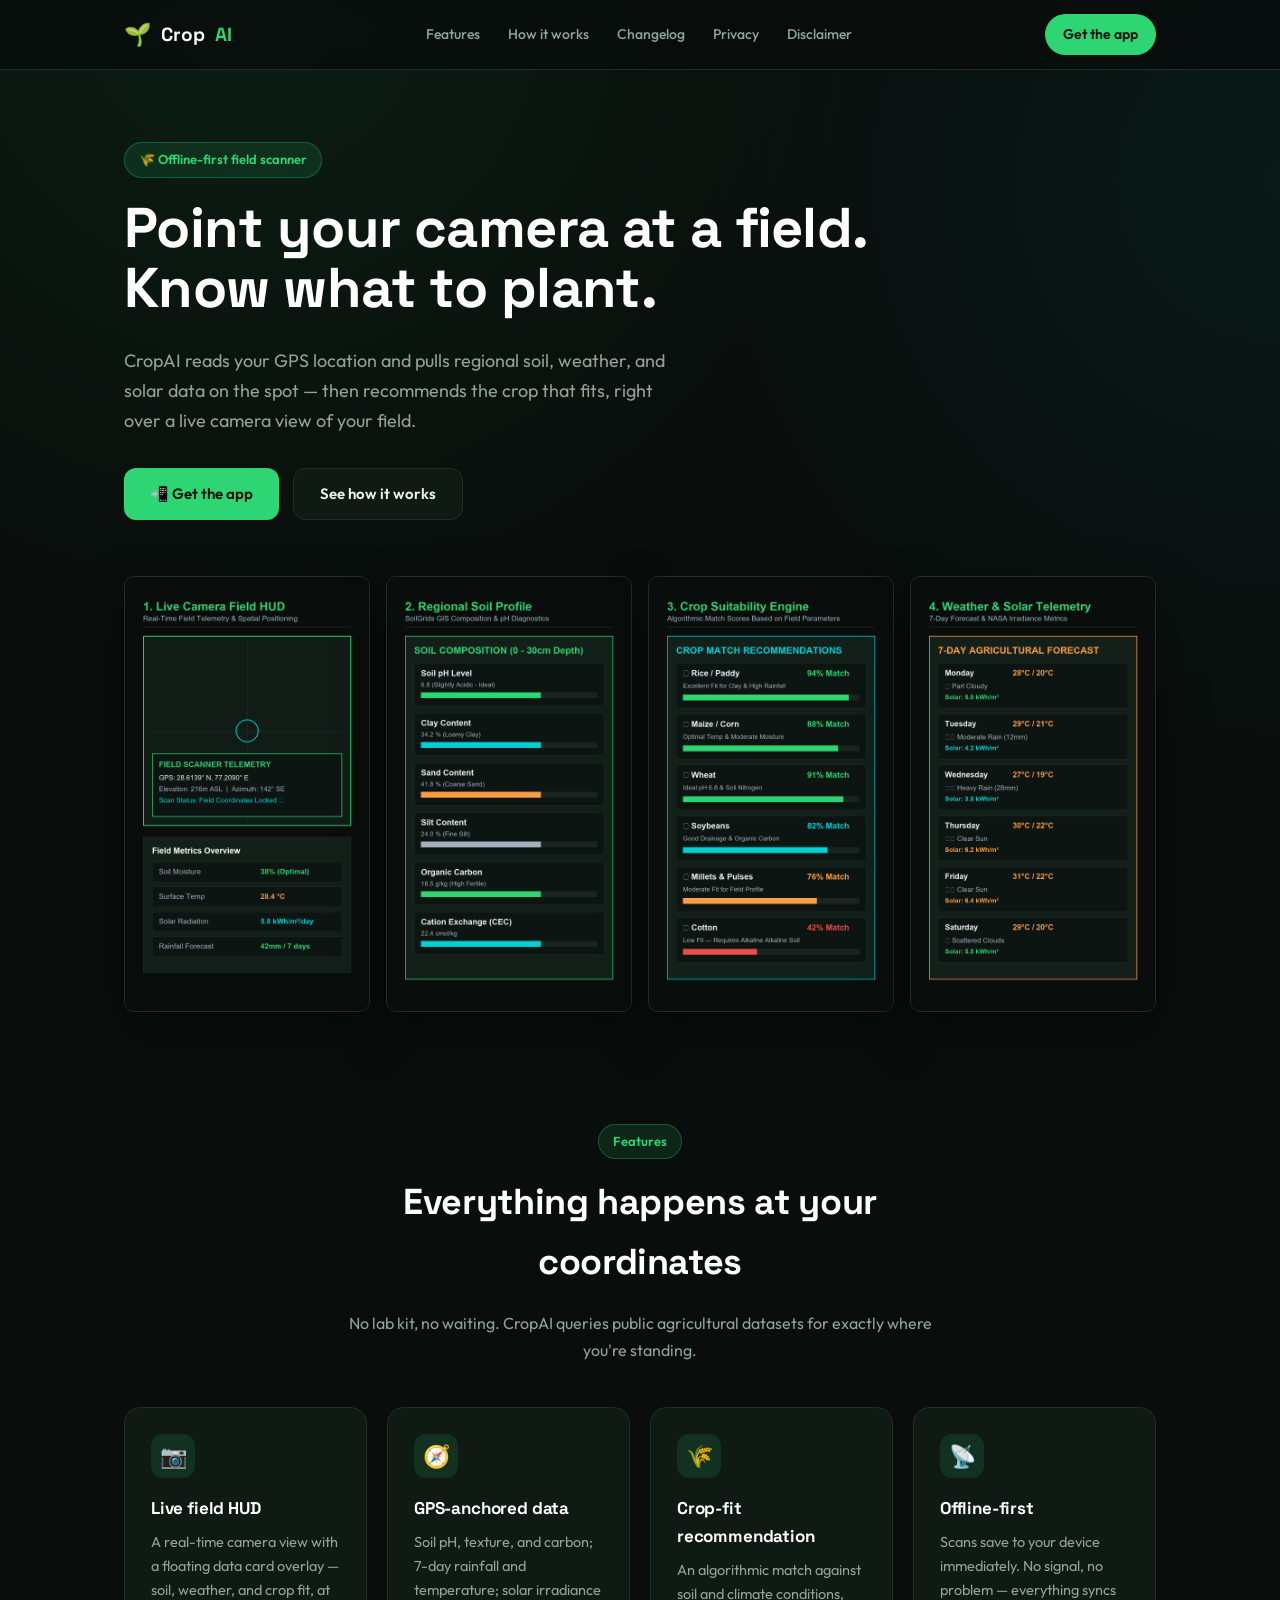
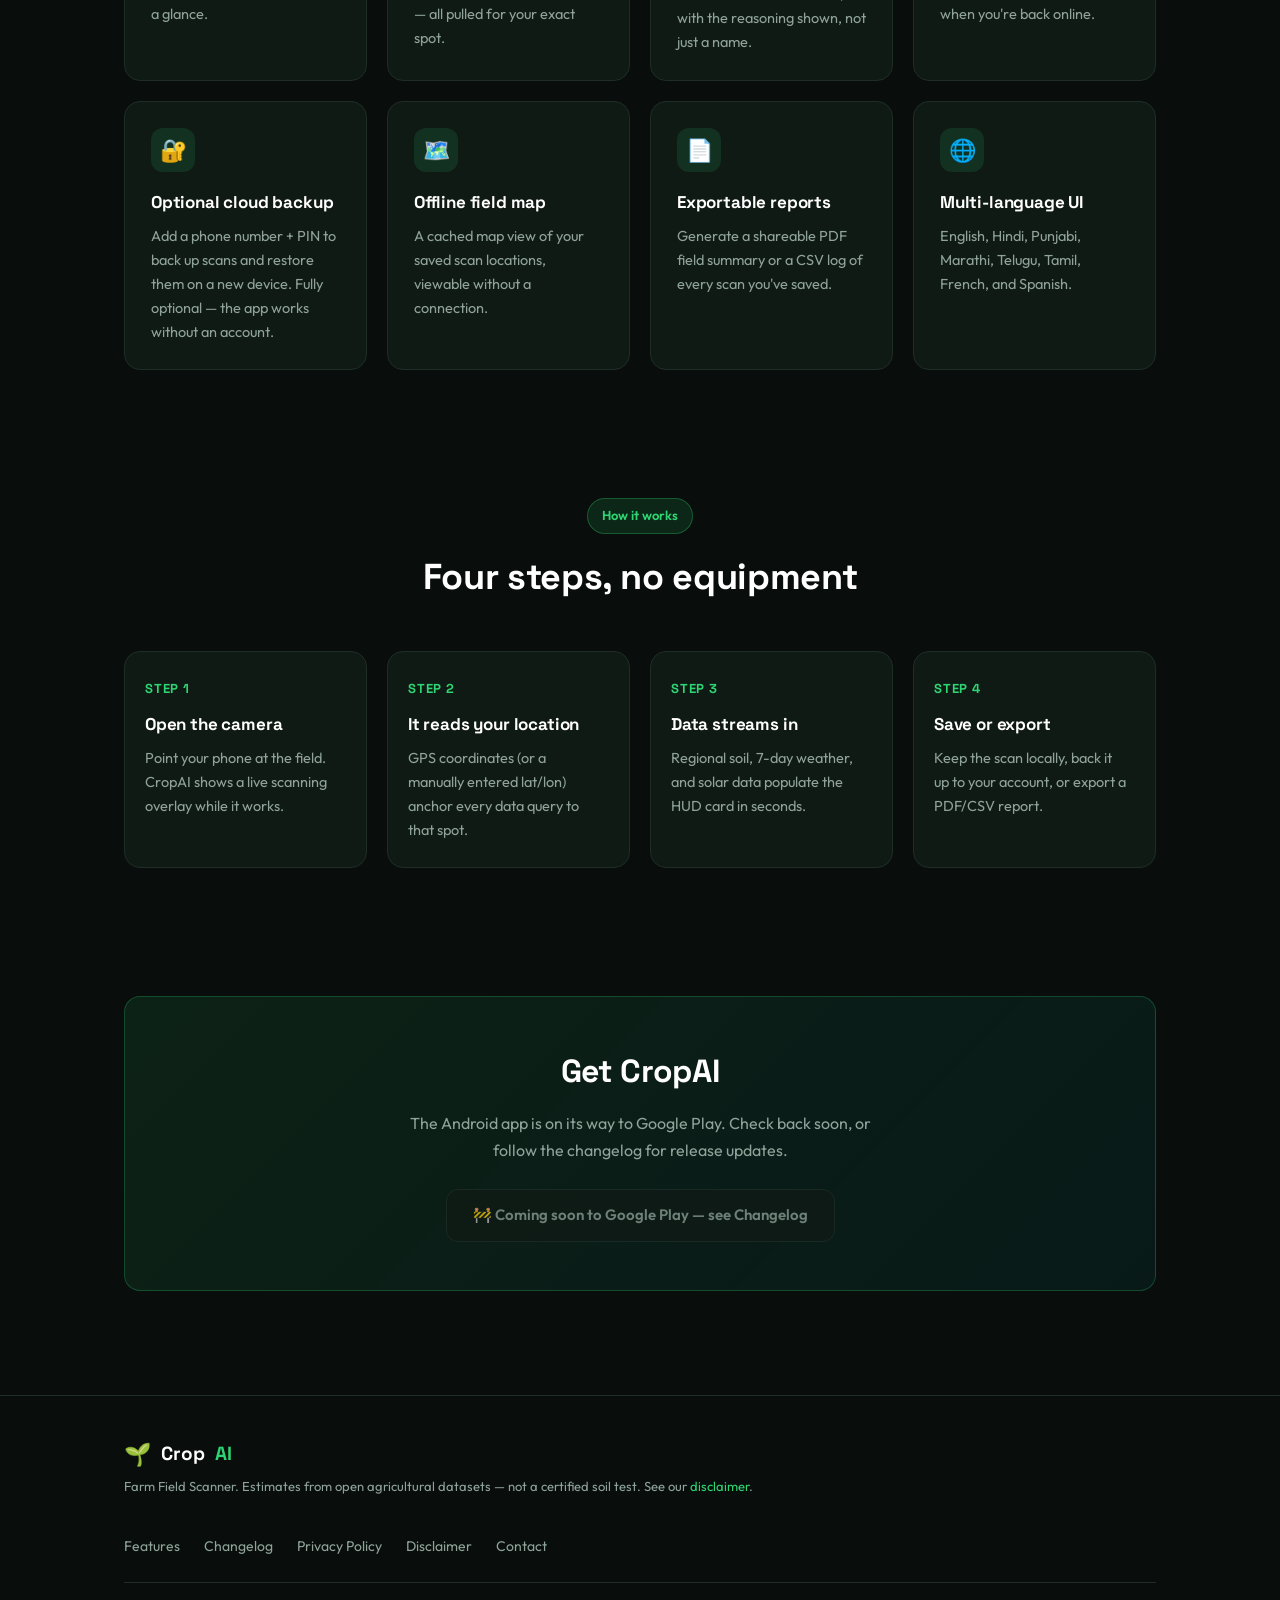
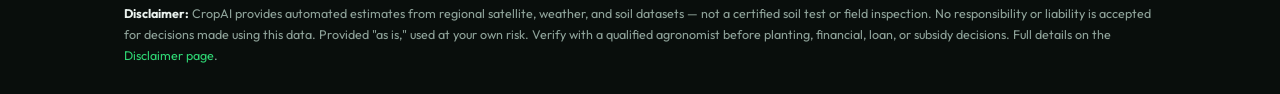
==== index.html @ ba21aa5d "Add CropAI marketing site: features, changelog, privacy policy, disclaimer" ====
<!DOCTYPE html>
<html lang="en">
<head>
<meta charset="UTF-8">
<meta name="viewport" content="width=device-width, initial-scale=1.0">
<meta name="theme-color" content="#090e0c">
<title>CropAI — Point your camera at a field, get soil, weather & crop data</title>
<meta name="description" content="CropAI turns your phone's camera and GPS into a field scanner — instant regional soil, weather, and crop-suitability data, offline-first.">
<meta property="og:type" content="website">
<meta property="og:title" content="CropAI — Farm Field Scanner">
<meta property="og:description" content="Point your camera at a field. Get soil, weather, and crop-fit data for that exact spot.">
<meta property="og:image" content="assets/feature_graphic.png">
<link rel="icon" type="image/svg+xml" href="assets/favicon.svg">
<link rel="preconnect" href="https://fonts.googleapis.com">
<link rel="preconnect" href="https://fonts.gstatic.com" crossorigin>
<link href="https://fonts.googleapis.com/css2?family=Outfit:wght@300;400;500;600;700&family=Space+Grotesk:wght@500;700&display=swap" rel="stylesheet">
<link rel="stylesheet" href="site.css">
</head>
<body>

<nav class="nav">
  <div class="nav-inner">
    <a href="index.html" class="brand"><span class="leaf">🌱</span>Crop<span class="accent">AI</span></a>
    <div class="nav-links">
      <a href="index.html#features">Features</a>
      <a href="index.html#how-it-works">How it works</a>
      <a href="changelog.html">Changelog</a>
      <a href="privacy-policy.html">Privacy</a>
      <a href="disclaimer.html">Disclaimer</a>
    </div>
    <a href="#get-app" class="nav-cta">Get the app</a>
  </div>
</nav>

<header class="hero">
  <div class="container">
    <span class="eyebrow">🌾 Offline-first field scanner</span>
    <h1>Point your camera at a field.<br>Know what to plant.</h1>
    <p class="lede">CropAI reads your GPS location and pulls regional soil, weather, and solar
      data on the spot — then recommends the crop that fits, right over a live camera view of
      your field.</p>
    <div class="hero-actions">
      <a href="#get-app" class="btn btn-primary">📲 Get the app</a>
      <a href="index.html#how-it-works" class="btn btn-secondary">See how it works</a>
    </div>
    <div class="shot-strip">
      <img src="assets/screenshot1.png" alt="CropAI live field scan HUD">
      <img src="assets/screenshot2.png" alt="CropAI soil and weather data card">
      <img src="assets/screenshot3.png" alt="CropAI crop recommendation">
      <img src="assets/screenshot4.png" alt="CropAI saved scan history">
    </div>
  </div>
</header>

<section id="features">
  <div class="container">
    <div class="section-head">
      <span class="eyebrow">Features</span>
      <h2>Everything happens at your coordinates</h2>
      <p>No lab kit, no waiting. CropAI queries public agricultural datasets for exactly where
        you're standing.</p>
    </div>
    <div class="grid grid-4">
      <div class="card">
        <div class="icon">📷</div>
        <h3>Live field HUD</h3>
        <p>A real-time camera view with a floating data card overlay — soil, weather, and crop
          fit, at a glance.</p>
      </div>
      <div class="card">
        <div class="icon">🧭</div>
        <h3>GPS-anchored data</h3>
        <p>Soil pH, texture, and carbon; 7-day rainfall and temperature; solar irradiance — all
          pulled for your exact spot.</p>
      </div>
      <div class="card">
        <div class="icon">🌾</div>
        <h3>Crop-fit recommendation</h3>
        <p>An algorithmic match against soil and climate conditions, with the reasoning shown,
          not just a name.</p>
      </div>
      <div class="card">
        <div class="icon">📡</div>
        <h3>Offline-first</h3>
        <p>Scans save to your device immediately. No signal, no problem — everything syncs when
          you're back online.</p>
      </div>
      <div class="card">
        <div class="icon">🔐</div>
        <h3>Optional cloud backup</h3>
        <p>Add a phone number + PIN to back up scans and restore them on a new device. Fully
          optional — the app works without an account.</p>
      </div>
      <div class="card">
        <div class="icon">🗺️</div>
        <h3>Offline field map</h3>
        <p>A cached map view of your saved scan locations, viewable without a connection.</p>
      </div>
      <div class="card">
        <div class="icon">📄</div>
        <h3>Exportable reports</h3>
        <p>Generate a shareable PDF field summary or a CSV log of every scan you've saved.</p>
      </div>
      <div class="card">
        <div class="icon">🌐</div>
        <h3>Multi-language UI</h3>
        <p>English, Hindi, Punjabi, Marathi, Telugu, Tamil, French, and Spanish.</p>
      </div>
    </div>
  </div>
</section>

<section id="how-it-works">
  <div class="container">
    <div class="section-head">
      <span class="eyebrow">How it works</span>
      <h2>Four steps, no equipment</h2>
    </div>
    <div class="grid grid-4 steps">
      <div class="card step">
        <span class="num">STEP 1</span>
        <h3>Open the camera</h3>
        <p>Point your phone at the field. CropAI shows a live scanning overlay while it works.</p>
      </div>
      <div class="card step">
        <span class="num">STEP 2</span>
        <h3>It reads your location</h3>
        <p>GPS coordinates (or a manually entered lat/lon) anchor every data query to that spot.</p>
      </div>
      <div class="card step">
        <span class="num">STEP 3</span>
        <h3>Data streams in</h3>
        <p>Regional soil, 7-day weather, and solar data populate the HUD card in seconds.</p>
      </div>
      <div class="card step">
        <span class="num">STEP 4</span>
        <h3>Save or export</h3>
        <p>Keep the scan locally, back it up to your account, or export a PDF/CSV report.</p>
      </div>
    </div>
  </div>
</section>

<section id="get-app">
  <div class="container">
    <div class="banner">
      <h2>Get CropAI</h2>
      <p>The Android app is on its way to Google Play. Check back soon, or follow the changelog
        for release updates.</p>
      <a href="changelog.html" class="btn soon">🚧 Coming soon to Google Play — see Changelog</a>
    </div>
  </div>
</section>

<footer>
  <div class="container">
    <div class="footer-inner">
      <div>
        <div class="brand"><span class="leaf">🌱</span>Crop<span class="accent">AI</span></div>
        <p class="footer-meta">Farm Field Scanner. Estimates from open agricultural datasets —
          not a certified soil test. See our <a href="disclaimer.html">disclaimer</a>.</p>
      </div>
      <div class="footer-links">
        <a href="index.html#features">Features</a>
        <a href="changelog.html">Changelog</a>
        <a href="privacy-policy.html">Privacy Policy</a>
        <a href="disclaimer.html">Disclaimer</a>
        <a href="mailto:jjopensoftworks@gmail.com">Contact</a>
      </div>
    </div>
    <div class="disclaimer-strip">
      <strong>Disclaimer:</strong> CropAI provides automated estimates from regional satellite,
      weather, and soil datasets — not a certified soil test or field inspection. No
      responsibility or liability is accepted for decisions made using this data. Provided "as
      is," used at your own risk. Verify with a qualified agronomist before planting, financial,
      loan, or subsidy decisions. Full details on the <a href="disclaimer.html">Disclaimer
      page</a>.
    </div>
  </div>
</footer>

</body>
</html>
---- site.css ----
/* CropAI Marketing Site — shared styles */
:root {
  --bg: #090e0c;
  --bg-soft: radial-gradient(circle at 20% 0%, rgba(46,213,115,0.08) 0%, transparent 45%),
             radial-gradient(circle at 100% 20%, rgba(0,210,211,0.06) 0%, transparent 40%);
  --surface: #101a15;
  --surface-2: #131f19;
  --border: #1f2d27;
  --accent: #2ed573;
  --accent-soft: rgba(46,213,115,0.12);
  --cyan: #00d2d3;
  --text: #eaf2ee;
  --text-muted: #8fa39a;
  --radius: 16px;
  --radius-sm: 10px;
  --max: 1080px;
}

* { box-sizing: border-box; }

html { scroll-behavior: smooth; }

body {
  margin: 0;
  background: var(--bg-soft), var(--bg);
  background-attachment: fixed;
  color: var(--text);
  font-family: 'Outfit', -apple-system, 'Segoe UI', sans-serif;
  line-height: 1.65;
  -webkit-font-smoothing: antialiased;
}

h1, h2, h3, h4 {
  font-family: 'Space Grotesk', 'Outfit', sans-serif;
  color: #fff;
  margin: 0 0 0.5em;
  letter-spacing: -0.01em;
}

p { margin: 0 0 1em; color: var(--text-muted); }
a { color: var(--accent); text-decoration: none; }
a:hover { text-decoration: underline; }

.container { max-width: var(--max); margin: 0 auto; padding: 0 24px; }

/* Nav */
.nav {
  position: sticky;
  top: 0;
  z-index: 50;
  background: rgba(9, 14, 12, 0.85);
  backdrop-filter: blur(10px);
  border-bottom: 1px solid var(--border);
}
.nav-inner {
  max-width: var(--max);
  margin: 0 auto;
  padding: 14px 24px;
  display: flex;
  align-items: center;
  justify-content: space-between;
  gap: 20px;
}
.brand { display: flex; align-items: center; gap: 10px; font-family: 'Space Grotesk', sans-serif; font-weight: 700; font-size: 19px; color: #fff; }
.brand .leaf { font-size: 22px; }
.brand span.accent { color: var(--accent); }
.nav-links { display: flex; gap: 28px; flex-wrap: wrap; }
.nav-links a { color: var(--text-muted); font-size: 14px; font-weight: 500; }
.nav-links a:hover, .nav-links a.active { color: var(--text); text-decoration: none; }
.nav-cta {
  background: var(--accent);
  color: #06120c;
  padding: 9px 18px;
  border-radius: 999px;
  font-weight: 600;
  font-size: 14px;
  white-space: nowrap;
}
.nav-cta:hover { text-decoration: none; filter: brightness(1.08); }

/* Hero */
.hero { padding: 72px 0 40px; }
.eyebrow {
  display: inline-flex;
  align-items: center;
  gap: 8px;
  background: var(--accent-soft);
  border: 1px solid rgba(46,213,115,0.3);
  color: var(--accent);
  font-size: 13px;
  font-weight: 600;
  padding: 6px 14px;
  border-radius: 999px;
  margin-bottom: 20px;
}
.hero h1 { font-size: clamp(34px, 5.5vw, 56px); max-width: 760px; line-height: 1.08; }
.hero .lede { font-size: 18px; max-width: 560px; margin-bottom: 32px; }
.hero-actions { display: flex; gap: 14px; flex-wrap: wrap; margin-bottom: 56px; }

.btn {
  display: inline-flex;
  align-items: center;
  gap: 8px;
  padding: 13px 26px;
  border-radius: 12px;
  font-weight: 600;
  font-size: 15px;
  transition: transform 0.15s ease, filter 0.15s ease;
}
.btn:hover { text-decoration: none; transform: translateY(-2px); }
.btn-primary { background: var(--accent); color: #06120c; }
.btn-primary:hover { filter: brightness(1.08); }
.btn-secondary { background: var(--surface); border: 1px solid var(--border); color: var(--text); }
.btn-secondary:hover { border-color: var(--accent); }
.btn[disabled], .btn.soon {
  background: var(--surface);
  border: 1px solid var(--border);
  color: var(--text-muted);
  cursor: default;
  opacity: 0.75;
}
.btn.soon:hover { transform: none; text-decoration: none; }

/* Screenshot strip */
.shot-strip {
  display: grid;
  grid-template-columns: repeat(4, 1fr);
  gap: 16px;
  margin-bottom: 8px;
}
.shot-strip img {
  width: 100%;
  border-radius: var(--radius-sm);
  border: 1px solid var(--border);
  display: block;
  box-shadow: 0 20px 50px rgba(0,0,0,0.4);
}

/* Sections */
section { padding: 64px 0; }
.section-head { text-align: center; max-width: 620px; margin: 0 auto 44px; }
.section-head .eyebrow { margin-bottom: 14px; }
.section-head h2 { font-size: clamp(26px, 4vw, 36px); }
.section-head p { font-size: 16px; }

/* Card grid */
.grid { display: grid; gap: 20px; }
.grid-2 { grid-template-columns: repeat(2, 1fr); }
.grid-3 { grid-template-columns: repeat(3, 1fr); }
.grid-4 { grid-template-columns: repeat(4, 1fr); }

.card {
  background: var(--surface);
  border: 1px solid var(--border);
  border-radius: var(--radius);
  padding: 26px;
}
.card .icon {
  width: 44px; height: 44px;
  display: flex; align-items: center; justify-content: center;
  border-radius: 12px;
  background: var(--accent-soft);
  font-size: 22px;
  margin-bottom: 16px;
}
.card h3 { font-size: 17px; margin-bottom: 8px; }
.card p { font-size: 14.5px; margin-bottom: 0; }

/* Steps */
.steps { counter-reset: step; }
.step {
  position: relative;
  padding-left: 20px;
}
.step .num {
  font-family: 'Space Grotesk', sans-serif;
  color: var(--accent);
  font-weight: 700;
  font-size: 13px;
  letter-spacing: 0.06em;
  display: block;
  margin-bottom: 10px;
}

/* Banner / CTA */
.banner {
  background: linear-gradient(135deg, rgba(46,213,115,0.1), rgba(0,210,211,0.06));
  border: 1px solid rgba(46,213,115,0.25);
  border-radius: var(--radius);
  padding: 48px;
  text-align: center;
}
.banner h2 { font-size: clamp(24px, 3.5vw, 32px); margin-bottom: 12px; }
.banner p { max-width: 480px; margin: 0 auto 26px; }

/* Footer */
footer { border-top: 1px solid var(--border); padding: 40px 0 28px; margin-top: 40px; }
.footer-inner {
  display: flex;
  justify-content: space-between;
  align-items: flex-start;
  flex-wrap: wrap;
  gap: 24px;
}
.footer-links { display: flex; gap: 24px; flex-wrap: wrap; }
.footer-links a { color: var(--text-muted); font-size: 14px; }
.footer-links a:hover { color: var(--text); }
.footer-meta { color: var(--text-muted); font-size: 13px; margin-top: 4px; }
.disclaimer-strip {
  border-top: 1px solid var(--border);
  padding-top: 20px;
  margin-top: 24px;
  font-size: 12.5px;
  color: var(--text-muted);
  line-height: 1.7;
}
.disclaimer-strip strong { color: var(--text); }

/* Page header for inner pages (changelog/privacy/disclaimer) */
.page-hero { padding: 56px 0 32px; }
.page-hero h1 { font-size: clamp(28px, 4.5vw, 42px); }
.page-hero .meta { color: var(--text-muted); font-size: 14px; }

.doc-section { margin-bottom: 36px; }
.doc-section h2 {
  font-size: 18px;
  color: var(--accent);
  border-bottom: 1px solid var(--border);
  padding-bottom: 10px;
  margin-bottom: 16px;
}
.doc-section ul { padding-left: 22px; }
.doc-section li { color: var(--text-muted); margin-bottom: 8px; }
.callout {
  background: var(--surface);
  border-left: 3px solid var(--accent);
  border-radius: 0 var(--radius-sm) var(--radius-sm) 0;
  padding: 18px 22px;
  margin: 20px 0;
}
.callout.warn { border-left-color: #ff9f43; }
table { width: 100%; border-collapse: collapse; font-size: 14px; margin: 16px 0; }
th, td { text-align: left; padding: 10px 12px; border-bottom: 1px solid var(--border); }
th { color: var(--text-muted); text-transform: uppercase; font-size: 11px; letter-spacing: 0.05em; }

/* Version entries (changelog) */
.version {
  border: 1px solid var(--border);
  border-radius: var(--radius);
  padding: 26px 28px;
  margin-bottom: 20px;
  background: var(--surface);
}
.version-head { display: flex; align-items: baseline; gap: 12px; flex-wrap: wrap; margin-bottom: 14px; }
.version-head h3 { font-size: 20px; margin: 0; }
.version-head .date { color: var(--text-muted); font-size: 13px; }
.version-head .tag {
  background: var(--accent-soft);
  color: var(--accent);
  font-size: 11px;
  font-weight: 700;
  padding: 3px 10px;
  border-radius: 999px;
  text-transform: uppercase;
  letter-spacing: 0.04em;
}
.version ul { padding-left: 20px; margin: 0; }
.version li { color: var(--text-muted); margin-bottom: 6px; font-size: 14.5px; }
.version li::marker { color: var(--accent); }

@media (max-width: 860px) {
  .nav-links { display: none; }
  .grid-4 { grid-template-columns: repeat(2, 1fr); }
  .grid-3 { grid-template-columns: repeat(2, 1fr); }
  .grid-2 { grid-template-columns: 1fr; }
  .shot-strip { grid-template-columns: repeat(2, 1fr); }
  .footer-inner { flex-direction: column; }
  .banner { padding: 32px 22px; }
}
@media (max-width: 520px) {
  .grid-4, .grid-3 { grid-template-columns: 1fr; }
  .shot-strip { grid-template-columns: 1fr 1fr; }
}
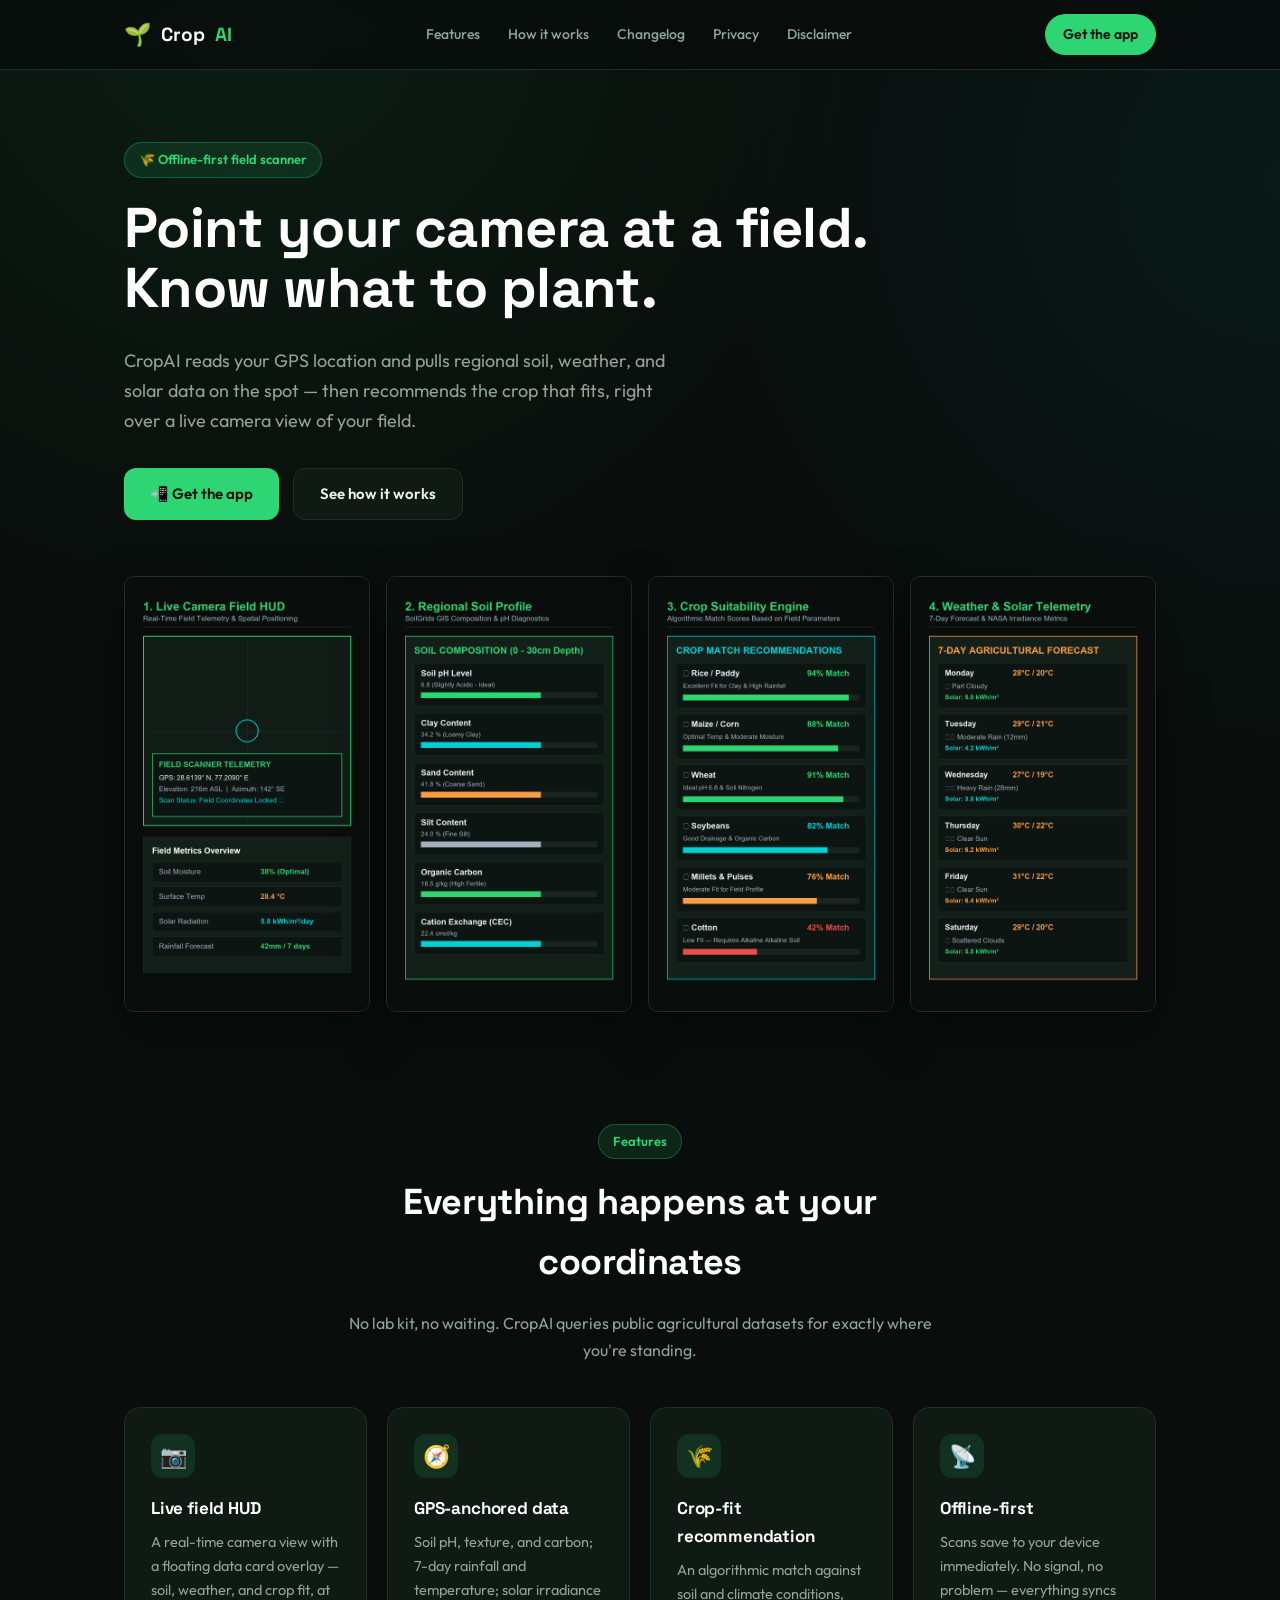
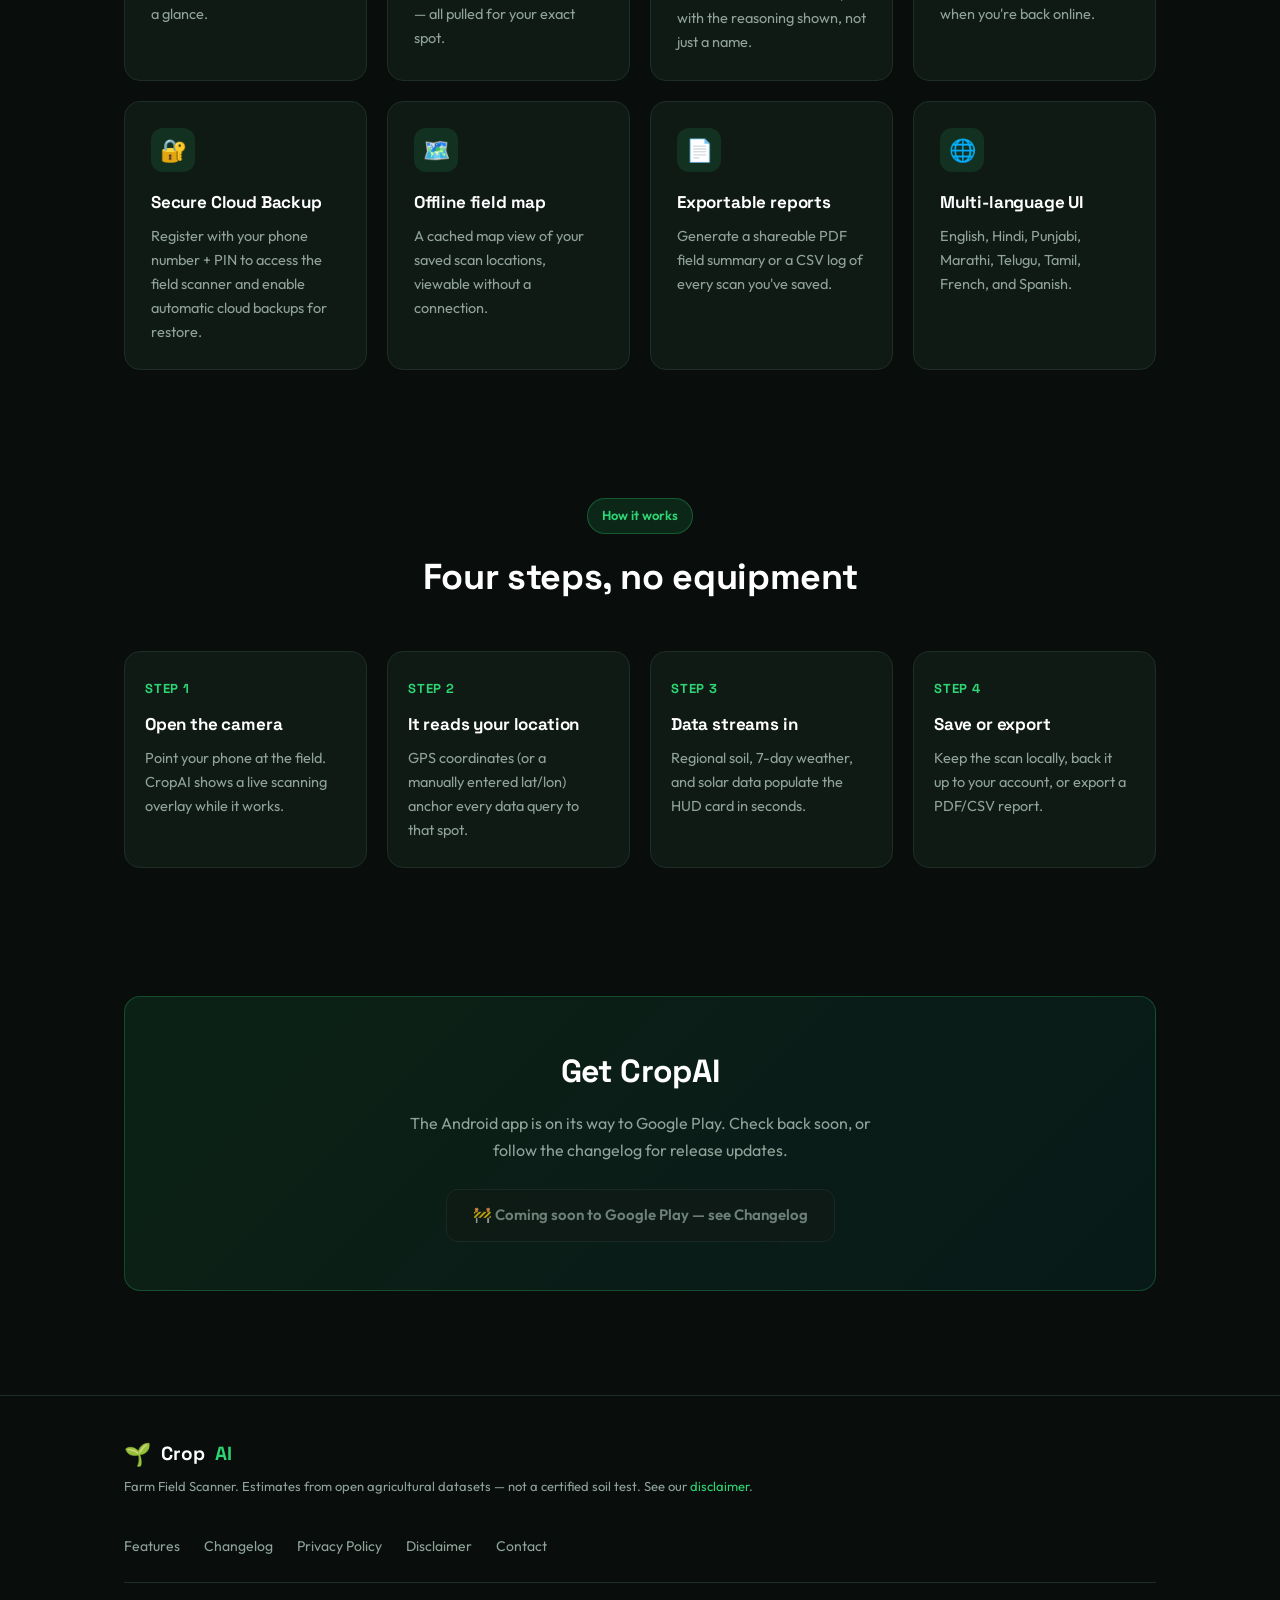
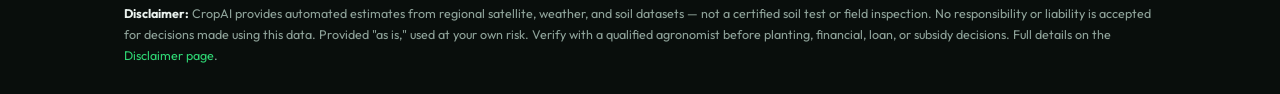
==== commit acd57459: "Update marketing page content for v1.1.3 login changes" ====
--- a/index.html
+++ b/index.html
@@ -87,9 +87,8 @@
       </div>
       <div class="card">
         <div class="icon">🔐</div>
-        <h3>Optional cloud backup</h3>
-        <p>Add a phone number + PIN to back up scans and restore them on a new device. Fully
-          optional — the app works without an account.</p>
+        <h3>Secure Cloud Backup</h3>
+        <p>Register with your phone number + PIN to access the field scanner and enable automatic cloud backups for restore.</p>
       </div>
       <div class="card">
         <div class="icon">🗺️</div>
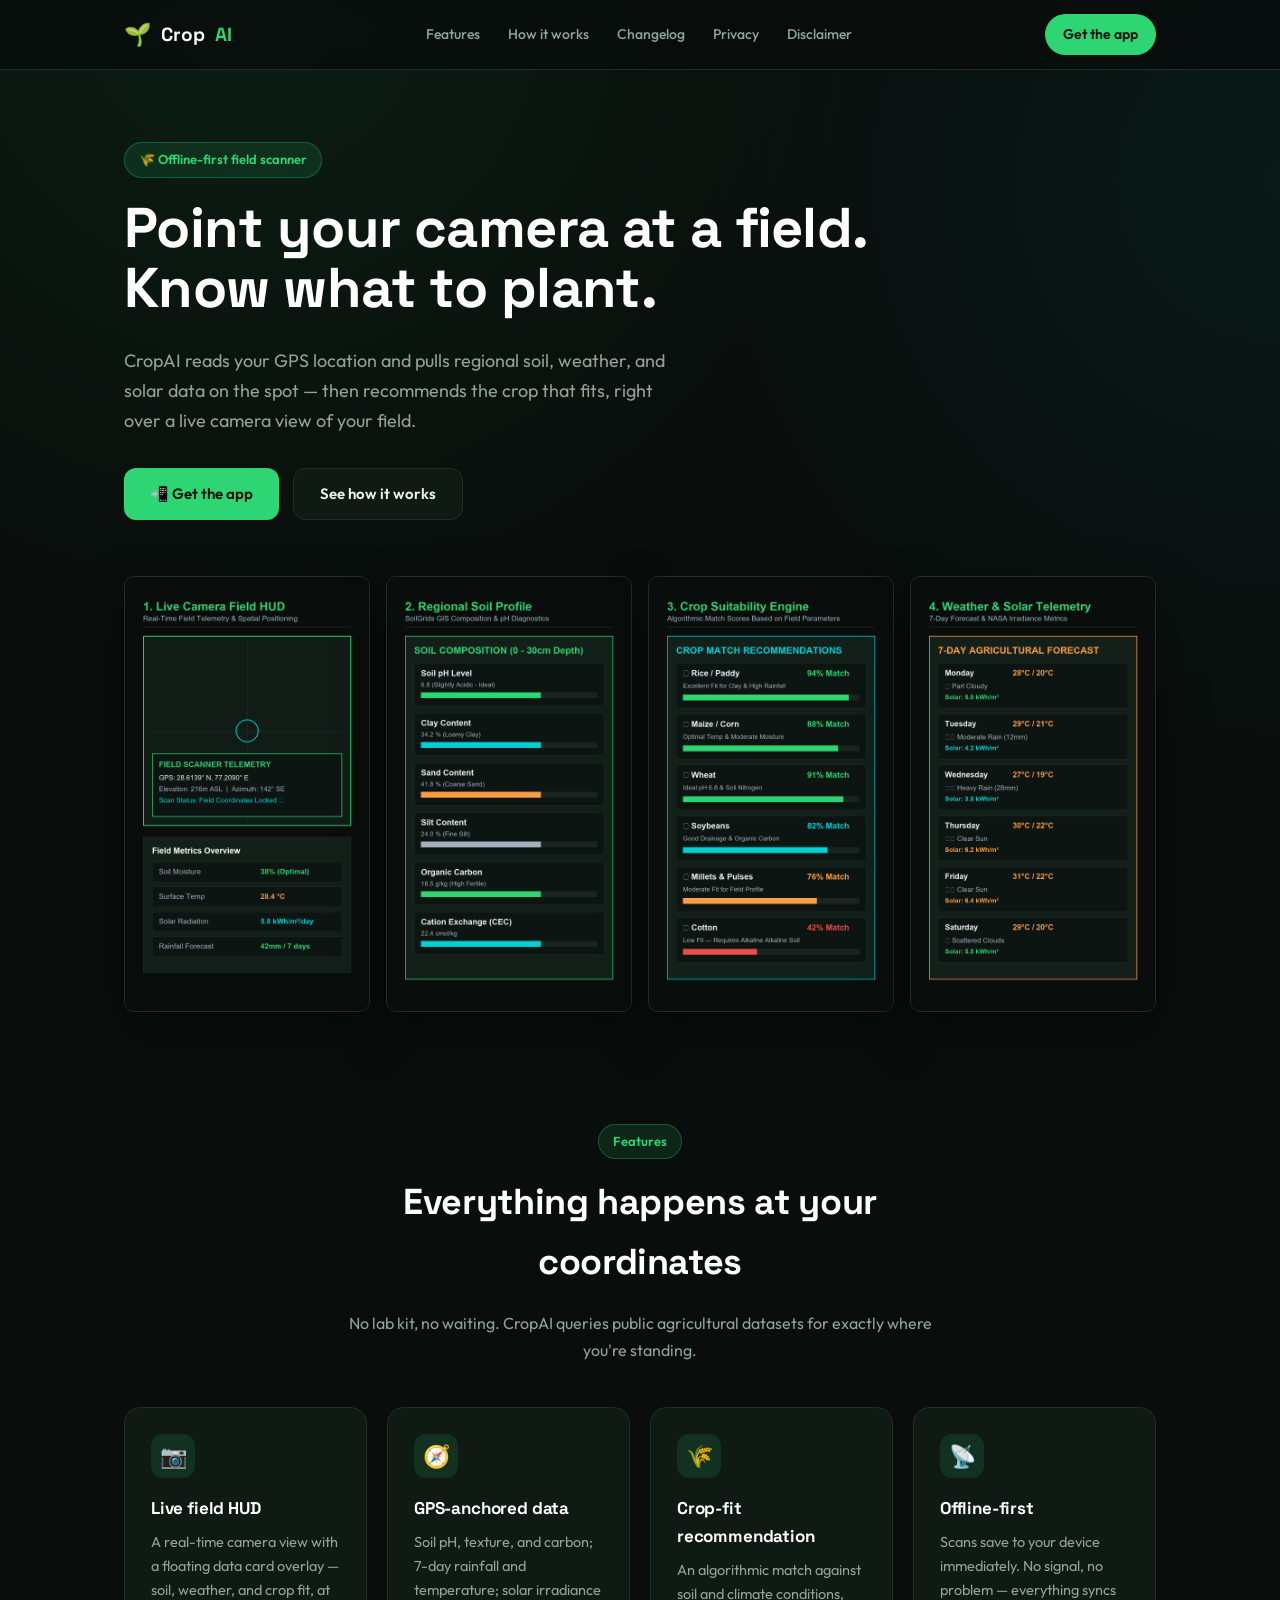
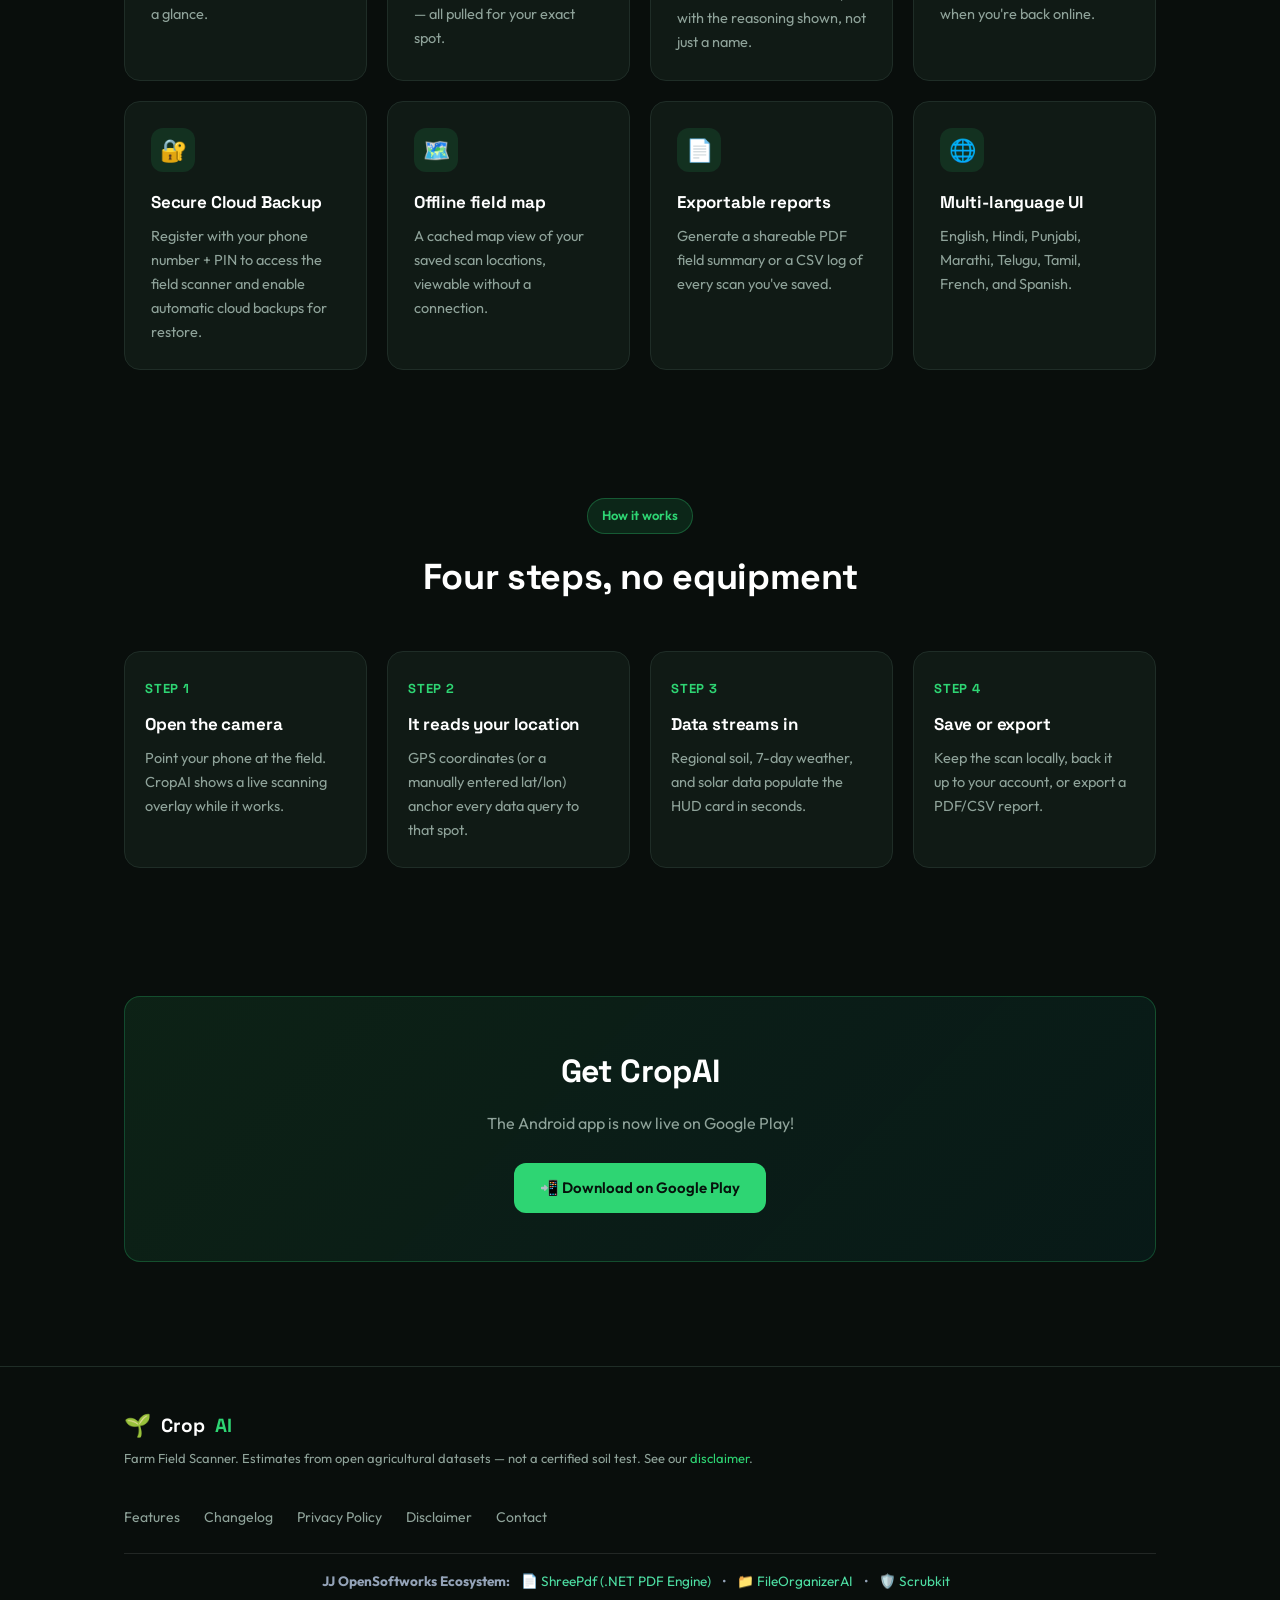
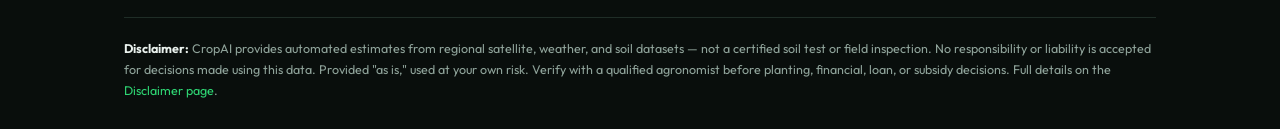
==== commit 166236d5: "Initial website" ====
--- a/index.html
+++ b/index.html
@@ -1,3 +1,7 @@
+<!--
+  Copyright (c) 2026 jjopensoftworks-blip. All rights reserved.
+-->
+
 <!DOCTYPE html>
 <html lang="en">
 <head>
@@ -6,10 +10,45 @@
 <meta name="theme-color" content="#090e0c">
 <title>CropAI — Point your camera at a field, get soil, weather & crop data</title>
 <meta name="description" content="CropAI turns your phone's camera and GPS into a field scanner — instant regional soil, weather, and crop-suitability data, offline-first.">
+<meta name="keywords" content="crop ai, farm scanner, soil analysis app, agriculture ai, crop suitability, smart farming android app, offline farm scanner, jj opensoftworks">
+<meta name="author" content="JJ OpenSoftworks">
+<link rel="canonical" href="https://jjopensoftworks-blip.github.io/CropAIPage/">
+<meta name="google-site-verification" content="google909fa6d2d0d9e6a4">
+
+<!-- Anti-AI Scraping & Content Protection Directives -->
+<meta name="robots" content="index, follow, max-image-preview:large, max-snippet:-1">
+<meta name="tdm-reservation" content="1">
+<meta name="robots" content="noai, noimageai">
+
 <meta property="og:type" content="website">
 <meta property="og:title" content="CropAI — Farm Field Scanner">
 <meta property="og:description" content="Point your camera at a field. Get soil, weather, and crop-fit data for that exact spot.">
-<meta property="og:image" content="assets/feature_graphic.png">
+<meta property="og:image" content="https://jjopensoftworks-blip.github.io/CropAIPage/assets/feature_graphic.png">
+<meta property="og:url" content="https://jjopensoftworks-blip.github.io/CropAIPage/">
+<meta name="twitter:card" content="summary_large_image">
+
+<!-- Structured Data (JSON-LD) for Google Rich Search Results -->
+<script type="application/ld+json">
+{
+  "@context": "https://schema.org",
+  "@type": "SoftwareApplication",
+  "name": "CropAI",
+  "operatingSystem": "Android",
+  "applicationCategory": "UtilitiesApplication",
+  "offers": {
+    "@type": "Offer",
+    "price": "0",
+    "priceCurrency": "USD"
+  },
+  "description": "Offline-first agricultural field scanner and regional soil/weather analytics tool.",
+  "url": "https://jjopensoftworks-blip.github.io/CropAIPage/",
+  "author": {
+    "@type": "Organization",
+    "name": "JJ OpenSoftworks",
+    "url": "https://github.com/jjopensoftworks-blip"
+  }
+}
+</script>
 <link rel="icon" type="image/svg+xml" href="assets/favicon.svg">
 <link rel="preconnect" href="https://fonts.googleapis.com">
 <link rel="preconnect" href="https://fonts.gstatic.com" crossorigin>
@@ -144,9 +183,8 @@
   <div class="container">
     <div class="banner">
       <h2>Get CropAI</h2>
-      <p>The Android app is on its way to Google Play. Check back soon, or follow the changelog
-        for release updates.</p>
-      <a href="changelog.html" class="btn soon">🚧 Coming soon to Google Play — see Changelog</a>
+      <p>The Android app is now live on Google Play!</p>
+      <a href="https://play.google.com/store/apps/details?id=com.cropai.tier" class="btn btn-primary" target="_blank" rel="noopener">📲 Download on Google Play</a>
     </div>
   </div>
 </section>
@@ -166,6 +204,12 @@
         <a href="disclaimer.html">Disclaimer</a>
         <a href="mailto:jjopensoftworks@gmail.com">Contact</a>
       </div>
+    </div>
+    <div style="margin-top: 1.5rem; padding-top: 1rem; border-top: 1px solid rgba(255,255,255,0.1); font-size: 0.85rem; color: #94a3b8; text-align: center;">
+      <strong>JJ OpenSoftworks Ecosystem:</strong> 
+      <a href="https://jjopensoftworks-blip.github.io/ShreePdfPage/" target="_blank" style="color: #4edea3; margin: 0 8px; text-decoration: none;">📄 ShreePdf (.NET PDF Engine)</a> • 
+      <a href="https://jjopensoftworks-blip.github.io/FileOrganizerAIPage/" target="_blank" style="color: #4edea3; margin: 0 8px; text-decoration: none;">📁 FileOrganizerAI</a> • 
+      <a href="https://jjopensoftworks-blip.github.io/Scrubkit/" target="_blank" style="color: #4edea3; margin: 0 8px; text-decoration: none;">🛡️ Scrubkit</a>
     </div>
     <div class="disclaimer-strip">
       <strong>Disclaimer:</strong> CropAI provides automated estimates from regional satellite,
--- a/site.css
+++ b/site.css
@@ -1,3 +1,7 @@
+/*
+ * Copyright (c) 2026 jjopensoftworks-blip. All rights reserved.
+ */
+
 /* CropAI Marketing Site — shared styles */
 :root {
   --bg: #090e0c;
